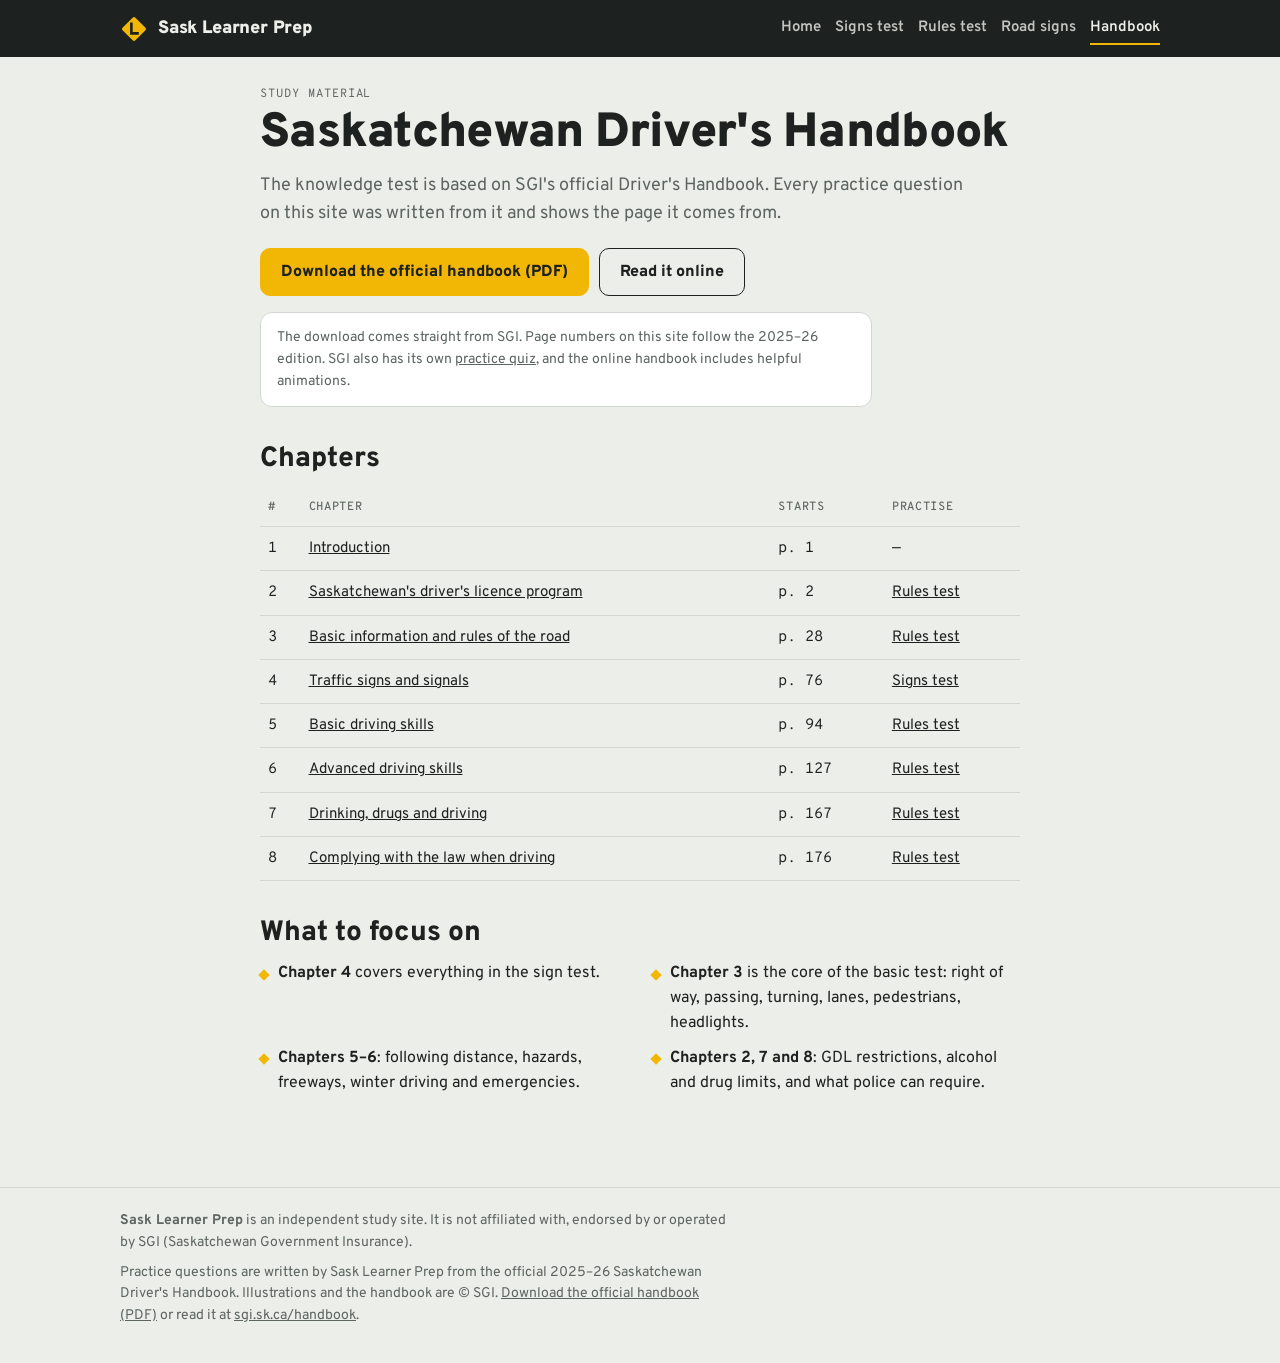
==== handbook.html @ 86a97bb5 "Initial site: SGI signs and rules practice tests Co-Authored-By: Claude Opus 5.5 <noreply@anthropic." ====
<!doctype html>
<html lang="en">
<head>
<meta charset="utf-8">
<meta name="viewport" content="width=device-width, initial-scale=1, viewport-fit=cover">
<title>Saskatchewan Driver&#x27;s Handbook 2025–26 — Download and Study Guide | Sask Learner Prep</title>
<meta name="description" content="Download the official Saskatchewan Driver&#x27;s Handbook (PDF) from SGI, with a chapter guide and links to practice tests for each part of the SGI knowledge test.">
<link rel="canonical" href="https://sask-learner-prep.vercel.app/handbook">
<meta property="og:type" content="website">
<meta property="og:site_name" content="Sask Learner Prep">
<meta property="og:title" content="Saskatchewan Driver&#x27;s Handbook 2025–26 — Download and Study Guide | Sask Learner Prep">
<meta property="og:description" content="Download the official Saskatchewan Driver&#x27;s Handbook (PDF) from SGI, with a chapter guide and links to practice tests for each part of the SGI knowledge test.">
<meta property="og:url" content="https://sask-learner-prep.vercel.app/handbook">
<meta property="og:image" content="https://sask-learner-prep.vercel.app/og.png">
<meta name="twitter:card" content="summary_large_image">
<meta name="theme-color" content="#1d211f">
<link rel="icon" href="favicon.svg" type="image/svg+xml">
<link rel="preconnect" href="https://fonts.googleapis.com">
<link rel="preconnect" href="https://fonts.gstatic.com" crossorigin>
<link rel="stylesheet" href="https://fonts.googleapis.com/css2?family=Overpass:wght@400;600;800;900&family=Overpass+Mono:wght@500;700&display=swap">
<link rel="stylesheet" href="styles.css">

</head>
<body>
<header class="site-head gutter"><div class="in">
  <a class="brand" href="index.html"><svg width="28" height="28" viewBox="0 0 32 32" aria-hidden="true"><rect x="5" y="5" width="22" height="22" rx="3" transform="rotate(45 16 16)" fill="#f2b705" stroke="#1d211f" stroke-width="1.5"/><path d="M13 10v11h7" fill="none" stroke="#1d211f" stroke-width="3" stroke-linecap="square"/></svg><span>Sask Learner Prep</span></a>
  <nav class="nav" aria-label="Main"><a href="index.html">Home</a><a href="signs-test.html">Signs test</a><a href="rules-test.html">Rules test</a><a href="road-signs.html">Road signs</a><a href="handbook.html" aria-current="page">Handbook</a></nav>
</div></header>
<main class="gutter"><div class="page">

<div class="narrow" style="max-width:760px">
<div class="eyebrow">Study material</div>
<h1>Saskatchewan Driver's Handbook</h1>
<p class="lead">The knowledge test is based on SGI's official Driver's Handbook. Every practice question on this site was written from it and shows the page it comes from.</p>
<div class="cta-row">
  <a class="btn primary" href="https://sgi.sk.ca/documents/37148/138037/drivers_handbook.pdf/cdd760de-a90c-401e-9a5e-f2d60b4041e2?t=1770740275621" rel="noopener">Download the official handbook (PDF)</a>
  <a class="btn" href="https://www.sgi.sk.ca/handbook" rel="noopener">Read it online</a>
</div>
<p class="note" style="margin-top:16px">The download comes straight from SGI. Page numbers on this site follow the 2025–26 edition. SGI also has its own <a href="https://sgi.sk.ca/practice-quiz" rel="noopener">practice quiz</a>, and the online handbook includes helpful animations.</p>
<section class="section"><h2>Chapters</h2>
<div class="table-wrap"><table class="chapters"><thead><tr><th>#</th><th>Chapter</th><th>Starts</th><th>Practise</th></tr></thead><tbody><tr><td class="pg">1</td><td><a href="https://sgi.sk.ca/documents/37148/138037/drivers_handbook.pdf/cdd760de-a90c-401e-9a5e-f2d60b4041e2?t=1770740275621#page=11" target="_blank" rel="noopener">Introduction</a></td><td class="pg">p. 1</td><td>—</td></tr><tr><td class="pg">2</td><td><a href="https://sgi.sk.ca/documents/37148/138037/drivers_handbook.pdf/cdd760de-a90c-401e-9a5e-f2d60b4041e2?t=1770740275621#page=12" target="_blank" rel="noopener">Saskatchewan's driver's licence program</a></td><td class="pg">p. 2</td><td><a href="rules-test.html">Rules test</a></td></tr><tr><td class="pg">3</td><td><a href="https://sgi.sk.ca/documents/37148/138037/drivers_handbook.pdf/cdd760de-a90c-401e-9a5e-f2d60b4041e2?t=1770740275621#page=38" target="_blank" rel="noopener">Basic information and rules of the road</a></td><td class="pg">p. 28</td><td><a href="rules-test.html">Rules test</a></td></tr><tr><td class="pg">4</td><td><a href="https://sgi.sk.ca/documents/37148/138037/drivers_handbook.pdf/cdd760de-a90c-401e-9a5e-f2d60b4041e2?t=1770740275621#page=86" target="_blank" rel="noopener">Traffic signs and signals</a></td><td class="pg">p. 76</td><td><a href="signs-test.html">Signs test</a></td></tr><tr><td class="pg">5</td><td><a href="https://sgi.sk.ca/documents/37148/138037/drivers_handbook.pdf/cdd760de-a90c-401e-9a5e-f2d60b4041e2?t=1770740275621#page=104" target="_blank" rel="noopener">Basic driving skills</a></td><td class="pg">p. 94</td><td><a href="rules-test.html">Rules test</a></td></tr><tr><td class="pg">6</td><td><a href="https://sgi.sk.ca/documents/37148/138037/drivers_handbook.pdf/cdd760de-a90c-401e-9a5e-f2d60b4041e2?t=1770740275621#page=137" target="_blank" rel="noopener">Advanced driving skills</a></td><td class="pg">p. 127</td><td><a href="rules-test.html">Rules test</a></td></tr><tr><td class="pg">7</td><td><a href="https://sgi.sk.ca/documents/37148/138037/drivers_handbook.pdf/cdd760de-a90c-401e-9a5e-f2d60b4041e2?t=1770740275621#page=177" target="_blank" rel="noopener">Drinking, drugs and driving</a></td><td class="pg">p. 167</td><td><a href="rules-test.html">Rules test</a></td></tr><tr><td class="pg">8</td><td><a href="https://sgi.sk.ca/documents/37148/138037/drivers_handbook.pdf/cdd760de-a90c-401e-9a5e-f2d60b4041e2?t=1770740275621#page=186" target="_blank" rel="noopener">Complying with the law when driving</a></td><td class="pg">p. 176</td><td><a href="rules-test.html">Rules test</a></td></tr></tbody></table></div>
</section>
<section class="section"><h2>What to focus on</h2>
<ul class="facts-list">
<li><b>Chapter 4</b> covers everything in the sign test.</li>
<li><b>Chapter 3</b> is the core of the basic test: right of way, passing, turning, lanes, pedestrians, headlights.</li>
<li><b>Chapters 5–6</b>: following distance, hazards, freeways, winter driving and emergencies.</li>
<li><b>Chapters 2, 7 and 8</b>: GDL restrictions, alcohol and drug limits, and what police can require.</li>
</ul></section>
</div>
</div></main>
<footer class="site-foot gutter"><div class="in">
  <p><b>Sask Learner Prep</b> is an independent study site. It is not affiliated with, endorsed by or operated by SGI (Saskatchewan Government Insurance).</p>
  <p>Practice questions are written by Sask Learner Prep from the official 2025–26 Saskatchewan Driver's Handbook. Illustrations and the handbook are © SGI. <a href="https://sgi.sk.ca/documents/37148/138037/drivers_handbook.pdf/cdd760de-a90c-401e-9a5e-f2d60b4041e2?t=1770740275621" rel="noopener">Download the official handbook (PDF)</a> or read it at <a href="https://www.sgi.sk.ca/handbook" rel="noopener">sgi.sk.ca/handbook</a>.</p>
</div></footer>

</body>
</html>
---- styles.css ----
/* Sask Learner Prep — shared styles.
   Layout: narrow reading column for tests, wider grid for reference pages; road-sign yellow as the single accent. */
:root{
  --bg:#eceee9; --surface:#ffffff; --fg:#1d211f; --muted:#5d6560; --line:#d3d7d1;
  --plate:#ffffff; --accent:#f2b705; --accent-ink:#1d211f; --sel:#e9eef8; --sel-line:#3b5b9a;
  --ok:#0a7d45; --ok-bg:#e3f3ea; --bad:#c8102e; --bad-bg:#fbe7ea;
  --display:"Overpass","Arial Narrow",Arial,sans-serif;
  --body:"Overpass",system-ui,-apple-system,"Segoe UI",sans-serif;
  --mono:"Overpass Mono",ui-monospace,Menlo,monospace;
  color-scheme:light;
}
@media (prefers-color-scheme:dark){:root{
  --bg:#161a18; --surface:#202522; --fg:#eef0ec; --muted:#a3aba6; --line:#343a36;
  --plate:#f4f5f2; --accent:#f2b705; --accent-ink:#161a18; --sel:#1f2a3d; --sel-line:#8fb0ee;
  --ok:#3ccb83; --ok-bg:#163527; --bad:#ff6b7f; --bad-bg:#3a1d22; color-scheme:dark}}
*{box-sizing:border-box}
html{-webkit-text-size-adjust:100%}
body{margin:0;background:var(--bg);color:var(--fg);font-family:var(--body);font-size:16px;line-height:1.55}
img{max-width:100%}
a{color:inherit}
:focus-visible{outline:3px solid var(--accent);outline-offset:2px}
.gutter{padding-left:max(16px,env(safe-area-inset-left,0px));padding-right:max(16px,env(safe-area-inset-right,0px))}

/* top bar */
.site-head{background:var(--fg);color:var(--bg)}
.site-head .in{max-width:1040px;margin:0 auto;display:flex;align-items:center;justify-content:space-between;gap:12px 20px;flex-wrap:wrap;padding-block:12px}
.brand{display:flex;align-items:center;gap:10px;text-decoration:none;font-family:var(--display);font-weight:900;font-size:18px;letter-spacing:-.01em}
.brand svg{flex:none}
.nav{display:flex;gap:4px 14px;flex-wrap:wrap;font-family:var(--display);font-weight:600;font-size:15px}
.nav a{text-decoration:none;opacity:.8;padding:4px 0;border-bottom:2px solid transparent}
.nav a:hover{opacity:1}
.nav a[aria-current="page"]{opacity:1;border-bottom-color:var(--accent)}

main{display:block}
.page{max-width:1040px;margin:0 auto;padding-block:28px 56px}
.narrow{max-width:640px;margin:0 auto}
.eyebrow{font-family:var(--mono);font-size:12px;letter-spacing:.08em;text-transform:uppercase;color:var(--muted)}
h1{font-family:var(--display);font-weight:900;font-size:clamp(30px,6vw,48px);line-height:1.04;margin:6px 0 12px;letter-spacing:-.015em;text-wrap:balance}
h2{font-family:var(--display);font-weight:800;font-size:clamp(22px,4vw,28px);line-height:1.15;margin:0 0 12px;text-wrap:balance}
h3{font-family:var(--display);font-weight:800;font-size:18px;margin:0 0 6px}
.lead{font-size:18px;color:var(--muted);max-width:60ch;margin:0}
p{max-width:68ch}

/* footer */
.site-foot{border-top:1px solid var(--line);color:var(--muted);font-size:14px}
.site-foot .in{max-width:1040px;margin:0 auto;padding-block:22px 36px;display:flex;flex-direction:column;gap:8px}
.site-foot p{margin:0}

/* home */
.dl{margin:12px 0 0;font-size:15px}
.dl a{font-weight:600}
.harder .facts-list li b{font-family:var(--display)}
.hero{display:grid;grid-template-columns:1.3fr 1fr;gap:28px;align-items:center;padding-block:12px 28px}
.hero-signs{display:flex;gap:14px;justify-content:center;flex-wrap:wrap}
.hero-signs img{height:120px;width:auto;background:var(--plate);border:1px solid var(--line);border-radius:12px;padding:10px}
.cta-row{display:flex;gap:10px;flex-wrap:wrap;margin-top:20px}
.tests{display:grid;grid-template-columns:repeat(2,minmax(0,1fr));gap:16px;margin-block:8px 36px}
.test-card{background:var(--surface);border:1px solid var(--line);border-radius:14px;padding:20px;display:flex;flex-direction:column;gap:10px;text-decoration:none}
.test-card:hover{border-color:var(--fg)}
.test-card p,.test-card h2{margin:0}
.test-card .facts{display:flex;gap:18px;flex-wrap:wrap;font-family:var(--mono);font-size:13px;color:var(--muted)}
.test-card .facts b{color:var(--fg);font-size:20px;font-family:var(--display);display:block}
.test-card .go{margin-top:auto;font-family:var(--display);font-weight:800}
.section{margin-block:36px}
.steps{display:grid;grid-template-columns:repeat(3,minmax(0,1fr));gap:16px;list-style:none;padding:0;margin:0}
.steps li{border-top:3px solid var(--accent);padding-top:10px}
.steps .n{font-family:var(--mono);font-size:12px;color:var(--muted)}
.facts-list{display:grid;grid-template-columns:repeat(2,minmax(0,1fr));gap:10px 24px;padding:0;margin:0;list-style:none}
.facts-list li{padding-left:18px;position:relative}
.facts-list li::before{content:"";position:absolute;left:0;top:.6em;width:8px;height:8px;background:var(--accent);transform:rotate(45deg)}
.note{background:var(--surface);border:1px solid var(--line);border-radius:12px;padding:14px 16px;font-size:14px;color:var(--muted)}

.btn{display:inline-flex;align-items:center;justify-content:center;font:inherit;font-family:var(--display);font-weight:800;font-size:16px;border-radius:10px;padding:11px 20px;cursor:pointer;border:1.5px solid var(--fg);background:transparent;color:var(--fg);text-decoration:none}
.btn.primary{background:var(--accent);border-color:var(--accent);color:var(--accent-ink)}
.btn:disabled{opacity:.4;cursor:default}

/* quiz */
.quiz-head{display:flex;flex-direction:column;gap:12px;margin-bottom:16px}
.controls{display:flex;flex-wrap:wrap;gap:10px;align-items:center;justify-content:space-between}
.seg{flex:none;display:flex;border:1.5px solid var(--fg);border-radius:9px;overflow:hidden}
.seg button{font:inherit;font-family:var(--mono);font-weight:700;font-size:13px;padding:7px 12px;border:0;background:transparent;color:var(--fg);cursor:pointer}
.seg button[aria-pressed="true"]{background:var(--fg);color:var(--bg)}
.modehint{font-size:14px;color:var(--muted);margin:0}
.bar{display:flex;align-items:center;gap:12px;font-family:var(--mono);font-size:13px;font-variant-numeric:tabular-nums}
.track{flex:1;height:8px;background:var(--line);border-radius:4px;overflow:hidden;display:flex}
.track i{display:block;height:100%;flex:1;border-right:1px solid var(--bg)}
.track i.ok{background:var(--ok)} .track i.bad{background:var(--bad)} .track i.cur{background:var(--accent)} .track i.done{background:var(--sel-line)}
.score{color:var(--muted);white-space:nowrap} .score b{color:var(--fg)}
.card{background:var(--surface);border:1px solid var(--line);border-radius:14px;overflow:hidden}
.plate{background:var(--plate);display:grid;place-items:center;padding:22px;min-height:220px;border-bottom:1px solid var(--line)}
.plate img{max-height:190px;width:auto;object-fit:contain}
.plate.wide{padding:0;min-height:0}
.plate.wide img{max-height:340px;width:100%;object-fit:contain}
.qbody{padding:18px;display:flex;flex-direction:column;gap:14px}
.qnum{font-family:var(--mono);font-size:12px;color:var(--muted);letter-spacing:.06em;text-transform:uppercase}
.q{font-family:var(--display);font-weight:800;font-size:20px;line-height:1.25;margin:0;text-wrap:balance}
.opts{display:grid;gap:8px}
.opt{display:flex;gap:12px;align-items:flex-start;text-align:left;width:100%;font:inherit;color:var(--fg);background:transparent;border:1.5px solid var(--line);border-radius:10px;padding:11px 12px;cursor:pointer;transition:border-color .15s,background .15s}
.opt:hover:not(:disabled){border-color:var(--fg)}
.opt .k{flex:none;width:26px;height:26px;border-radius:6px;display:grid;place-items:center;font-family:var(--mono);font-weight:700;font-size:13px;background:var(--bg);color:var(--muted)}
.opt span:last-child{min-width:0;padding-top:1px}
.opt:disabled{cursor:default}
.opt.sel{border-color:var(--sel-line);background:var(--sel)} .opt.sel .k{background:var(--sel-line);color:var(--surface)}
.opt.ok{border-color:var(--ok);background:var(--ok-bg)} .opt.ok .k{background:var(--ok);color:#fff}
.opt.bad{border-color:var(--bad);background:var(--bad-bg)} .opt.bad .k{background:var(--bad);color:#fff}
.opt.dim{opacity:.55}
.ex{border-left:4px solid var(--ok);padding:4px 0 4px 12px;display:flex;flex-direction:column;gap:4px}
.ex.wrong{border-color:var(--bad)}
.ex strong{font-family:var(--display);font-weight:800}
.ex p{margin:0}
.src{font-family:var(--mono);font-size:12px;color:var(--muted)}
.src a{color:var(--muted)}
.actions{display:flex;gap:10px;flex-wrap:wrap;justify-content:flex-end}
.hint{font-size:13px;color:var(--muted);text-align:center;margin:14px 0 0}
.result{padding:22px 18px;display:flex;flex-direction:column;gap:14px}
.big{font-family:var(--display);font-weight:900;font-size:56px;line-height:1;font-variant-numeric:tabular-nums}
.big small{font-size:24px;color:var(--muted);font-weight:800}
.verdict{font-family:var(--display);font-weight:800;font-size:20px;margin:0}
.badge{display:inline-block;font-family:var(--mono);font-weight:700;font-size:13px;letter-spacing:.06em;padding:4px 10px;border-radius:6px;color:#fff}
.badge.pass{background:var(--ok)} .badge.fail{background:var(--bad)}
.covered{font-size:14px;color:var(--muted);margin:0}
.covered b{color:var(--fg)}
.stack{display:flex;flex-direction:column;gap:10px;align-items:flex-start}
.linkbtn{font:inherit;font-size:13px;color:var(--muted);background:none;border:0;padding:0;text-decoration:underline;cursor:pointer}
.miss{display:grid;gap:10px}
.miss h2{font-size:18px;margin:6px 0 0}
.mrow{display:grid;grid-template-columns:84px 1fr;gap:12px;align-items:start;border-top:1px solid var(--line);padding-top:10px}
.mrow.noimg{grid-template-columns:1fr}
.mrow .th{background:var(--plate);border-radius:8px;display:grid;place-items:center;height:72px;padding:4px;overflow:hidden}
.mrow .th img{max-height:64px;max-width:76px}
.mrow div{min-width:0}
.mrow .mq{font-size:14px;font-weight:600;margin-bottom:2px}
.mrow .right{color:var(--ok);font-size:14px;font-weight:600}
.mrow .yours{color:var(--bad);font-size:14px}
.mrow .mex{color:var(--muted);font-size:13px;margin-top:4px}

/* road signs reference */
.toc{display:flex;flex-wrap:wrap;gap:8px;margin:18px 0 8px;padding:0;list-style:none}
.toc a{display:inline-block;text-decoration:none;font-family:var(--display);font-weight:700;font-size:14px;padding:6px 12px;border:1.5px solid var(--line);border-radius:999px;background:var(--surface)}
.toc a:hover{border-color:var(--fg)}
.sign-group{margin-top:36px;scroll-margin-top:16px}
.sign-grid{display:grid;grid-template-columns:repeat(auto-fill,minmax(220px,1fr));gap:12px;padding:0;margin:0;list-style:none}
.sign{background:var(--surface);border:1px solid var(--line);border-radius:12px;overflow:hidden;display:flex;flex-direction:column}
.sign .im{background:var(--plate);height:150px;display:grid;place-items:center;padding:14px;border-bottom:1px solid var(--line)}
.sign .im img{max-height:122px;width:auto}
.sign .tx{padding:12px 14px;display:flex;flex-direction:column;gap:4px;min-width:0}
.sign .nm{font-family:var(--display);font-weight:800;line-height:1.25}
.sign .mn{font-size:14px;color:var(--muted)}

/* handbook page */
.chapters{width:100%;border-collapse:collapse;font-size:15px}
.chapters th,.chapters td{text-align:left;padding:10px 8px;border-bottom:1px solid var(--line);vertical-align:top}
.chapters th{font-family:var(--mono);font-size:12px;letter-spacing:.06em;text-transform:uppercase;color:var(--muted);font-weight:500}
.chapters td.pg{font-family:var(--mono);white-space:nowrap}
.table-wrap{overflow-x:auto}

@media (max-width:760px){
  .hero{grid-template-columns:1fr}
  .hero-signs img{height:80px}
  .tests,.steps,.facts-list{grid-template-columns:1fr}
}
@media (prefers-reduced-motion:reduce){*{transition:none!important;scroll-behavior:auto!important}}
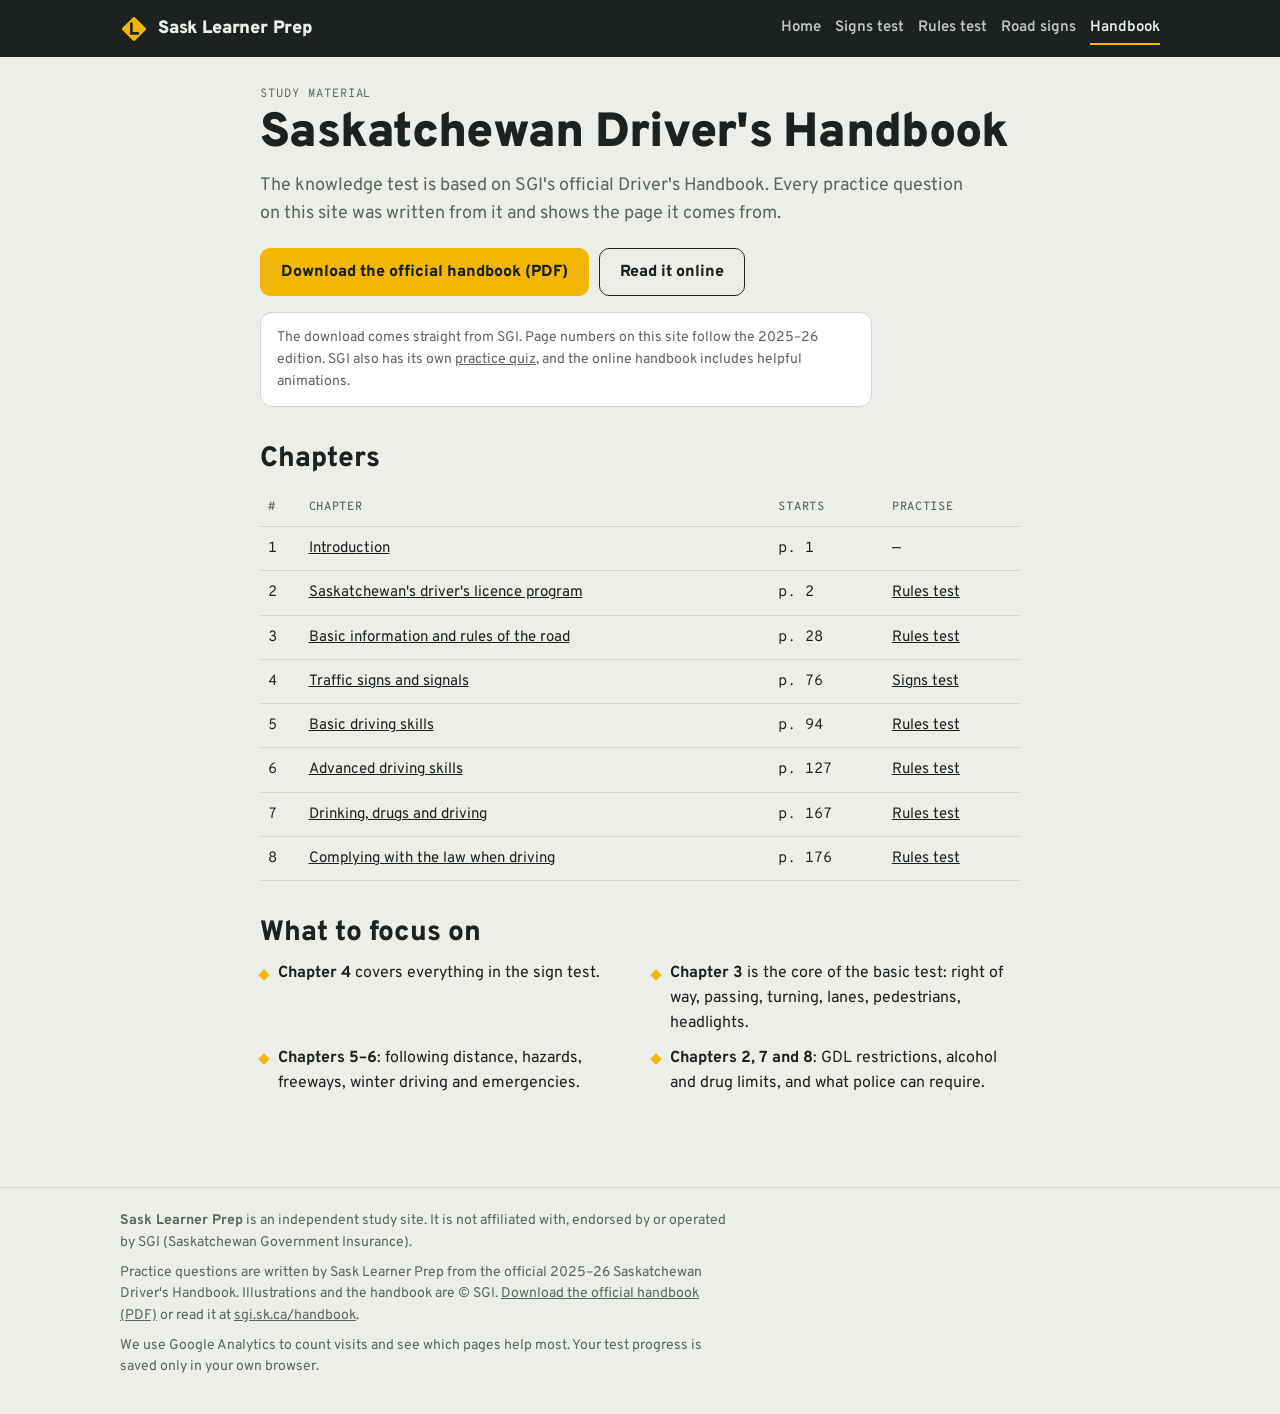
==== commit ee22ac03: "Add Google Analytics tag and analytics notice in footer Co-Authored-By: Claude Opus 5.5 <noreply@ant" ====
--- a/handbook.html
+++ b/handbook.html
@@ -1,17 +1,23 @@
 <!doctype html>
 <html lang="en">
 <head>
+<script async src="https://www.googletagmanager.com/gtm.js?id=GTM-PJ6D3QFH"></script>
+<script>
+  window.dataLayer = window.dataLayer || [];
+  function gtag(){dataLayer.push(arguments);}
+  gtag('js', new Date());
+</script>
 <meta charset="utf-8">
 <meta name="viewport" content="width=device-width, initial-scale=1, viewport-fit=cover">
 <title>Saskatchewan Driver&#x27;s Handbook 2025–26 — Download and Study Guide | Sask Learner Prep</title>
 <meta name="description" content="Download the official Saskatchewan Driver&#x27;s Handbook (PDF) from SGI, with a chapter guide and links to practice tests for each part of the SGI knowledge test.">
-<link rel="canonical" href="https://sask-learner-prep.vercel.app/handbook">
+<link rel="canonical" href="https://www.sasklearner.study/handbook">
 <meta property="og:type" content="website">
 <meta property="og:site_name" content="Sask Learner Prep">
 <meta property="og:title" content="Saskatchewan Driver&#x27;s Handbook 2025–26 — Download and Study Guide | Sask Learner Prep">
 <meta property="og:description" content="Download the official Saskatchewan Driver&#x27;s Handbook (PDF) from SGI, with a chapter guide and links to practice tests for each part of the SGI knowledge test.">
-<meta property="og:url" content="https://sask-learner-prep.vercel.app/handbook">
-<meta property="og:image" content="https://sask-learner-prep.vercel.app/og.png">
+<meta property="og:url" content="https://www.sasklearner.study/handbook">
+<meta property="og:image" content="https://www.sasklearner.study/og.png">
 <meta name="twitter:card" content="summary_large_image">
 <meta name="theme-color" content="#1d211f">
 <link rel="icon" href="favicon.svg" type="image/svg+xml">
@@ -52,6 +58,7 @@
 <footer class="site-foot gutter"><div class="in">
   <p><b>Sask Learner Prep</b> is an independent study site. It is not affiliated with, endorsed by or operated by SGI (Saskatchewan Government Insurance).</p>
   <p>Practice questions are written by Sask Learner Prep from the official 2025–26 Saskatchewan Driver's Handbook. Illustrations and the handbook are © SGI. <a href="https://sgi.sk.ca/documents/37148/138037/drivers_handbook.pdf/cdd760de-a90c-401e-9a5e-f2d60b4041e2?t=1770740275621" rel="noopener">Download the official handbook (PDF)</a> or read it at <a href="https://www.sgi.sk.ca/handbook" rel="noopener">sgi.sk.ca/handbook</a>.</p>
+  <p>We use Google Analytics to count visits and see which pages help most. Your test progress is saved only in your own browser.</p>
 </div></footer>
 
 </body>
